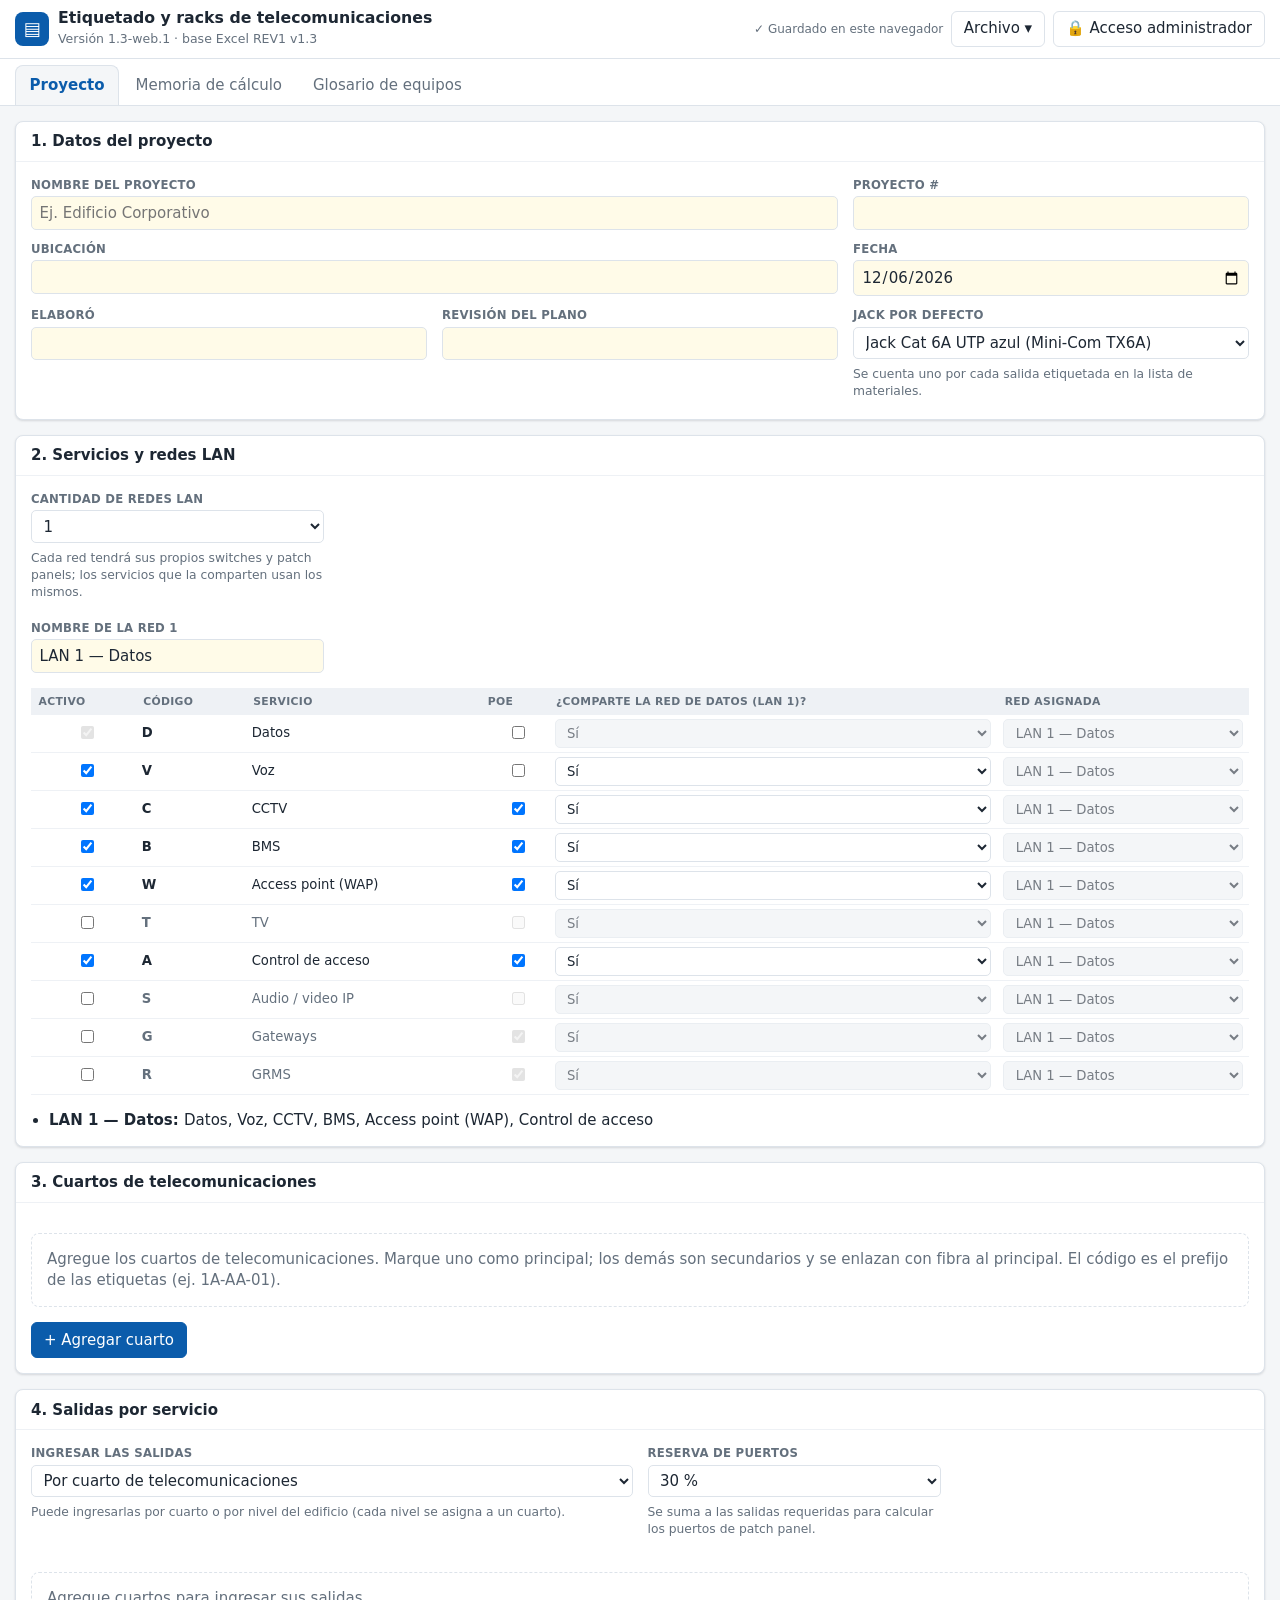
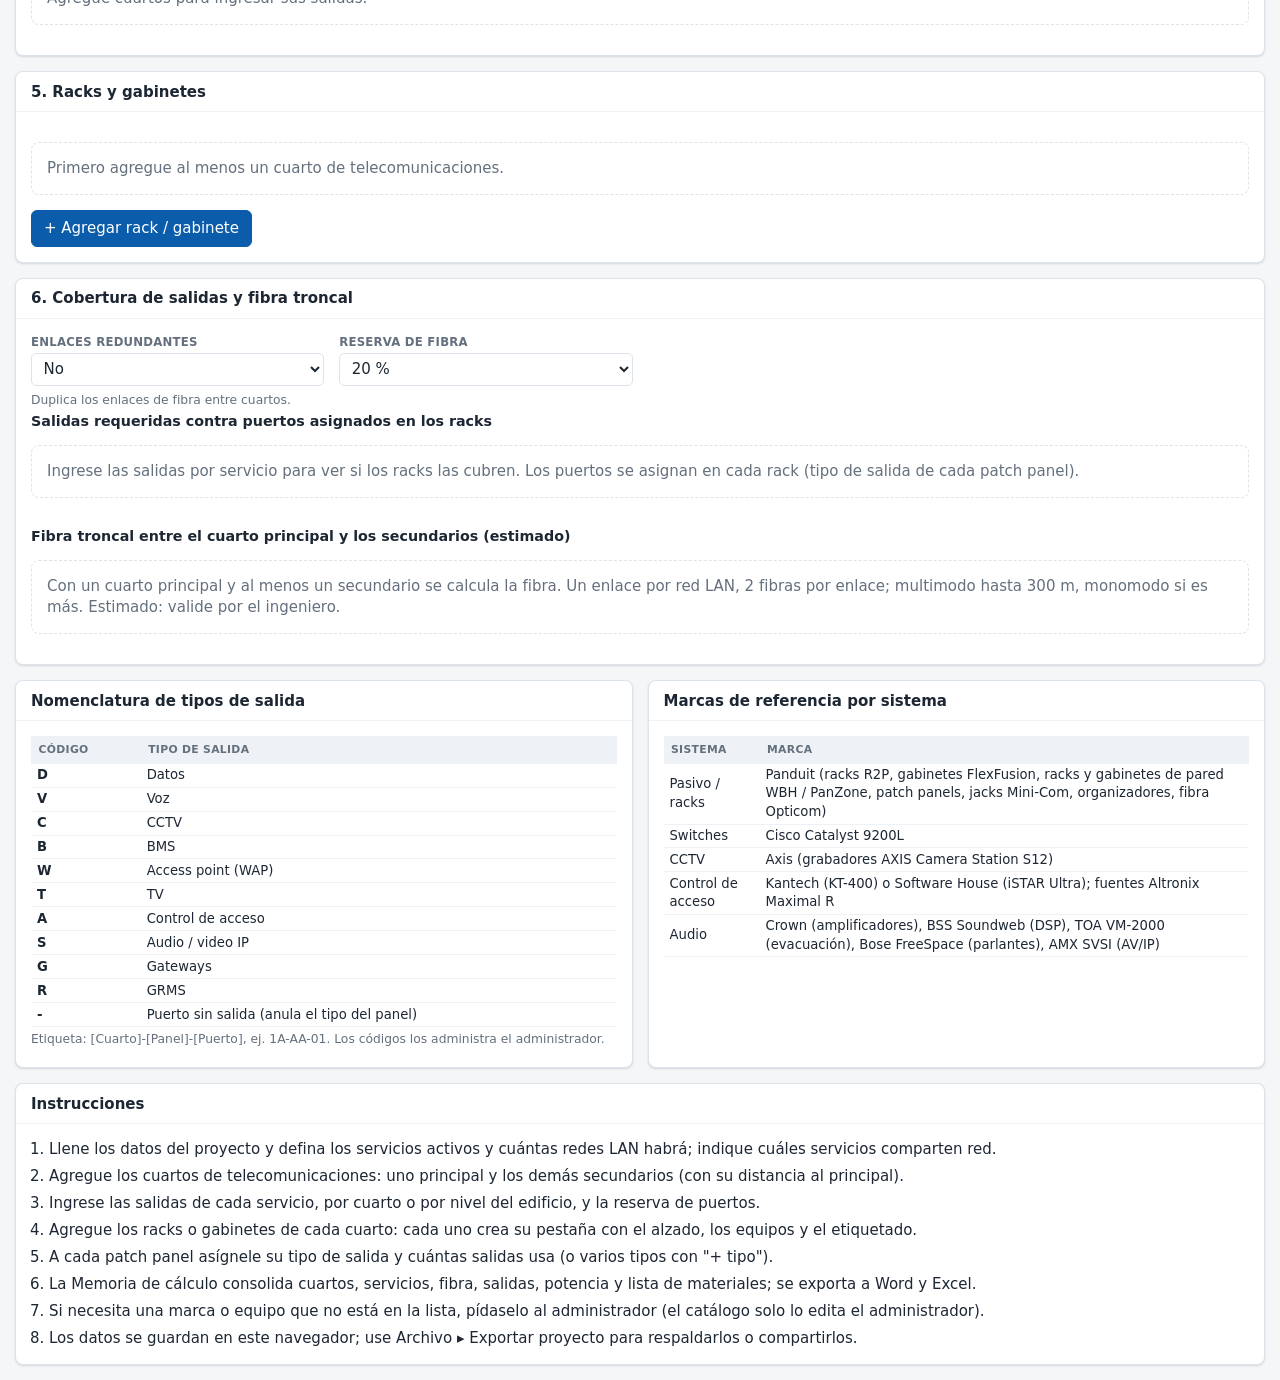
==== index.html @ dcba781b "Imágenes de fabricante en el catálogo y glosario (97 piezas, referenciales marcadas) Co-Authored-By:" ====
<!doctype html>
<html lang="es">
<head>
  <meta charset="utf-8">
  <meta name="viewport" content="width=device-width, initial-scale=1">
  <title>Etiquetado y racks de telecomunicaciones</title>
  <meta name="description" content="Herramienta para etiquetado de salidas, elevación de racks, tramos de canalización y memoria de cálculo de telecomunicaciones.">
  <link rel="stylesheet" href="css/styles.css?v=20261007f">
</head>
<body>
  <header class="app-head">
    <div class="brand">
      <span class="logo" aria-hidden="true">▤</span>
      <div><h1>Etiquetado y racks de telecomunicaciones</h1><small id="ver"></small></div>
    </div>
    <div id="actions" class="actions"></div>
  </header>
  <nav id="tabs" class="tabs no-print" role="tablist" aria-label="Secciones"></nav>
  <main id="view" class="view"></main>
  <div id="modal-root"></div>
  <div id="toast-root" aria-live="polite"></div>

  <noscript><p style="padding:2rem">Esta herramienta necesita JavaScript.</p></noscript>

  <!-- Orden importa: datos → utilidades → lógica → interfaz -->
  <script src="js/data/seed.js?v=20261007f"></script>
  <script src="js/config.js?v=20261007f"></script>
  <script src="js/util.js?v=20261007f"></script>
  <script src="js/calc.js?v=20261007f"></script>
  <script src="js/store.js?v=20261007f"></script>
  <script src="js/auth.js?v=20261007f"></script>
  <script src="js/ui.js?v=20261007f"></script>
  <script src="js/ui-project.js?v=20261007f"></script>
  <script src="js/ui-room.js?v=20261007f"></script>
  <script src="js/export-word.js?v=20261007f"></script>
  <script src="js/export-excel.js?v=20261007f"></script>
  <script src="js/ui-memoria.js?v=20261007f"></script>
  <script src="js/ui-glosario.js?v=20261007f"></script>
  <script src="js/ui-admin.js?v=20261007f"></script>
  <script src="js/app.js?v=20261007f"></script>
  <script>document.getElementById('ver').textContent = 'Versión ' + window.CONFIG.APP_VERSION + ' · base Excel REV1 v1.3';</script>
</body>
</html>
---- css/styles.css ----
:root {
  --bg: #f4f6f8; --surface: #fff; --ink: #1d2733; --muted: #64707d; --line: #dde3ea; --line-2: #eef1f5;
  --brand: #0b5cab; --brand-ink: #fff; --brand-soft: #e6f0fa; --accent: #00a36c;
  --ok: #1b7f4b; --ok-bg: #e5f5ec; --bad: #b42318; --bad-bg: #fdecea; --warn: #8a5a00; --warn-bg: #fff4d6;
  --input: #fffbe8; --shadow: 0 1px 2px rgba(16,24,40,.06), 0 1px 3px rgba(16,24,40,.08);
  --radius: 8px; --rU: 20px;
}
@media (prefers-color-scheme: dark) {
  :root:not([data-theme="light"]) {
    --bg: #12171d; --surface: #1a2129; --ink: #e6ebf0; --muted: #9aa7b4; --line: #2c3641; --line-2: #232c36;
    --brand: #5aa7ee; --brand-ink: #0a1a2a; --brand-soft: #1b2b3d; --ok: #5fd096; --ok-bg: #17301f; --bad: #ff8a80; --bad-bg: #3a1c1a; --warn: #f3c969; --warn-bg: #33290f;
    --input: #232b22; --shadow: none;
  }
}
* { box-sizing: border-box; }
html { font-size: 15px; }
body { margin: 0; background: var(--bg); color: var(--ink); font-family: system-ui, -apple-system, "Segoe UI", Roboto, Arial, sans-serif; line-height: 1.4; }
h1, h2, h3, h4 { margin: 0; line-height: 1.2; }
h2 { font-size: 1.35rem; } h3 { font-size: 1rem; } h4 { font-size: .95rem; }
.muted { color: var(--muted); } .strong { font-weight: 600; } .grow { flex: 1; }
.hint { color: var(--muted); font-size: .82rem; margin: .25rem 0; display: block; }
.err { color: var(--bad); }
.empty { color: var(--muted); padding: 1rem; background: var(--surface); border: 1px dashed var(--line); border-radius: var(--radius); }

/* ---------- Encabezado y pestañas ---------- */
.app-head { display: flex; align-items: center; justify-content: space-between; gap: 1rem; padding: .6rem 1rem; background: var(--surface); border-bottom: 1px solid var(--line); flex-wrap: wrap; }
.brand { display: flex; align-items: center; gap: .6rem; }
.brand h1 { font-size: 1.05rem; } .brand small { color: var(--muted); }
.logo { display: grid; place-items: center; width: 34px; height: 34px; border-radius: 8px; background: var(--brand); color: var(--brand-ink); font-size: 1.2rem; }
.actions { display: flex; align-items: center; gap: .5rem; flex-wrap: wrap; }
.save-status { font-size: .8rem; color: var(--muted); } .save-status.error { color: var(--bad); }
.tabs { display: flex; gap: 2px; padding: .5rem 1rem 0; background: var(--surface); border-bottom: 1px solid var(--line); overflow-x: auto; position: sticky; top: 0; z-index: 20; }
.tab { padding: .55rem .9rem; border: 1px solid transparent; border-bottom: 0; border-radius: var(--radius) var(--radius) 0 0; color: var(--muted); text-decoration: none; white-space: nowrap; font-weight: 500; }
.tab:hover { background: var(--line-2); color: var(--ink); }
.tab.active { background: var(--bg); border-color: var(--line); color: var(--brand); font-weight: 650; box-shadow: 0 2px 0 var(--bg); margin-bottom: -1px; }
.tab.level::before { content: "▤ "; opacity: .55; }
.tab.admin { margin-left: auto; color: var(--warn); }
.view { padding: 1rem; max-width: 1500px; margin: 0 auto; }

/* ---------- Botones y formularios ---------- */
.btn, summary.btn { appearance: none; display: inline-flex; align-items: center; gap: .35rem; padding: .45rem .8rem; border-radius: 6px; border: 1px solid var(--line); background: var(--surface); color: var(--ink); font: inherit; cursor: pointer; list-style: none; }
.btn:hover { background: var(--line-2); } .btn:focus-visible, .icon-btn:focus-visible, a.tab:focus-visible { outline: 2px solid var(--brand); outline-offset: 1px; }
.btn.primary { background: var(--brand); border-color: var(--brand); color: var(--brand-ink); } .btn.primary:hover { filter: brightness(1.08); }
.btn.danger { color: var(--bad); border-color: var(--bad); } .btn.small { padding: .25rem .6rem; font-size: .85rem; } .btn.ghost { background: transparent; }
.btn.admin-on { background: var(--warn-bg); color: var(--warn); border-color: var(--warn); }
summary::-webkit-details-marker { display: none; }
.icon-btn { appearance: none; border: 1px solid transparent; background: transparent; color: var(--muted); cursor: pointer; border-radius: 4px; width: 26px; height: 26px; font-size: .8rem; padding: 0; }
.icon-btn:hover { background: var(--line-2); color: var(--ink); } .icon-btn.danger:hover { background: var(--bad-bg); color: var(--bad); }
input, select, textarea { font: inherit; color: var(--ink); background: var(--surface); border: 1px solid var(--line); border-radius: 5px; padding: .35rem .5rem; width: 100%; min-width: 0; }
input:not([type=checkbox]):not([type=color]):not([type=file]), textarea { background: var(--input); }
select { background: var(--surface); }
input:focus, select:focus, textarea:focus { outline: 2px solid var(--brand); outline-offset: -1px; border-color: transparent; }
input:disabled, select:disabled { background: var(--line-2); opacity: .6; cursor: not-allowed; }
input[type=color] { padding: 0; height: 28px; width: 44px; }
.field { display: flex; flex-direction: column; gap: .2rem; min-width: 0; }
.field-l { font-size: .78rem; color: var(--muted); font-weight: 600; text-transform: uppercase; letter-spacing: .02em; }
.w-code { width: 6.5rem; } .w-num { width: 5rem; text-align: right; } .w-tipo { width: 6.2rem; }
.toolbar { display: flex; gap: .5rem; align-items: center; flex-wrap: wrap; margin-top: .75rem; }
.toolbar select, .toolbar input[type=search] { width: auto; min-width: 12rem; } .toolbar input[type=number] { width: 4.5rem; }

/* ---------- Layout ---------- */
.stack { display: flex; flex-direction: column; gap: 1rem; }
.grid { display: grid; gap: .75rem 1rem; } .cols-2 { grid-template-columns: repeat(2, minmax(0, 1fr)); } .cols-3 { grid-template-columns: repeat(3, minmax(0, 1fr)); } .cols-4 { grid-template-columns: repeat(4, minmax(0, 1fr)); }
.span-2 { grid-column: span 2; } .span-3 { grid-column: span 3; }
.card { background: var(--surface); border: 1px solid var(--line); border-radius: var(--radius); box-shadow: var(--shadow); min-width: 0; }
.card-h { display: flex; align-items: center; justify-content: space-between; padding: .7rem 1rem; border-bottom: 1px solid var(--line-2); }
.card-b { padding: 1rem; }
.rack-layout { display: grid; grid-template-columns: minmax(0, 1fr) 360px; gap: 1rem; align-items: start; }
.sticky { position: sticky; top: 52px; }
.room-head, .memo-head { display: flex; align-items: flex-start; justify-content: space-between; gap: 1rem; flex-wrap: wrap; }
.code { color: var(--brand); }
.kpis { display: flex; gap: .5rem; flex-wrap: wrap; }
.kpi { background: var(--surface); border: 1px solid var(--line); border-radius: var(--radius); padding: .35rem .7rem; min-width: 7rem; }
.kpi span { display: block; font-size: .7rem; color: var(--muted); text-transform: uppercase; letter-spacing: .03em; } .kpi b { font-size: 1.05rem; }
.kpi.bad { background: var(--bad-bg); border-color: var(--bad); } .kpi.bad b { color: var(--bad); }
.subtabs { display: flex; gap: .25rem; border-bottom: 1px solid var(--line); }
.subtabs button { appearance: none; background: none; border: 0; border-bottom: 3px solid transparent; padding: .55rem .9rem; font: inherit; color: var(--muted); cursor: pointer; }
.subtabs button[aria-selected=true] { color: var(--brand); border-bottom-color: var(--brand); font-weight: 650; }
.status { margin: .6rem 0 0; padding: .45rem .7rem; border-radius: 6px; font-weight: 600; } .status.ok { background: var(--ok-bg); color: var(--ok); } .status.bad { background: var(--bad-bg); color: var(--bad); }
.steps { margin: 0; padding-left: 1.2rem; display: flex; flex-direction: column; gap: .4rem; }
.memo-head dl { display: grid; grid-template-columns: auto 1fr auto 1fr; gap: .15rem 1rem; margin: 0; } .memo-head dt { color: var(--muted); font-size: .8rem; } .memo-head dd { margin: 0; font-weight: 600; }

/* ---------- Tablas ---------- */
.table-wrap { overflow-x: auto; } .table-wrap.tall { max-height: 62vh; overflow: auto; }
.tbl { border-collapse: collapse; width: 100%; font-size: .88rem; }
.tbl th { text-align: left; font-size: .72rem; text-transform: uppercase; letter-spacing: .03em; color: var(--muted); background: var(--line-2); padding: .4rem .5rem; position: sticky; top: 0; z-index: 1; white-space: nowrap; }
.tbl td { padding: .25rem .4rem; border-bottom: 1px solid var(--line-2); vertical-align: middle; }
.tbl td.num, .tbl th.num { text-align: right; font-variant-numeric: tabular-nums; }
.tbl.compact td { padding: .15rem .4rem; }
.tbl tr.total td { font-weight: 700; background: var(--line-2); } .tbl tr.grp td { font-weight: 700; background: var(--brand-soft); color: var(--brand); }
.tbl tr.over td { background: var(--bad-bg); } .tbl tr.dim td { color: var(--muted); }
.tbl.eq td.c-eq { min-width: 16rem; } .tbl.eq select { min-width: 14rem; }
.tbl.eq td input.w-num { width: 4.2rem; }
.row-actions { white-space: nowrap; text-align: right; }
.port-grid { display: grid; grid-template-columns: repeat(auto-fill, minmax(330px, 1fr)); gap: 1rem; }
.tbl.ports select { padding: .1rem .25rem; font-size: .82rem; } .tbl.ports select.adj { background: var(--warn-bg); border-color: var(--warn); }
.tbl.ports tr.noout td { color: var(--muted); }

/* ---------- Vista del rack ---------- */
.elev { --ru: 20px; display: grid; grid-template-columns: 30px 28px minmax(0, 1fr) 28px 30px; font-size: .72rem; }
.elev-n { display: flex; align-items: center; justify-content: center; color: var(--muted); border-bottom: 1px solid var(--line-2); font-variant-numeric: tabular-nums; }
.elev-nums:last-child .elev-n { }
.elev-rack { border: 2px solid #3b4652; border-radius: 3px; background: repeating-linear-gradient(var(--surface), var(--surface) calc(var(--ru) - 1px), var(--line-2) var(--ru)); }
.elev-b { border-bottom: 1px solid rgba(0,0,0,.25); display: flex; align-items: center; padding: 0 .4rem; overflow: hidden; color: #111; }
.elev-b span { white-space: nowrap; overflow: hidden; text-overflow: ellipsis; }
.elev-b.libre { background: #fff !important; border-bottom: 1px dashed #aaa; color: #888; } .elev-b.empty { background: transparent; border-bottom: 1px solid var(--line-2); }
.elev-b.ups, .elev-b.equipo[style*="2F75B5"] { color: #111; }
.elev-org { background: transparent; } .elev-org.on { background: #8EA9DB; border-left: 1px solid #3b4652; border-right: 1px solid #3b4652; writing-mode: vertical-rl; text-align: center; display: flex; align-items: center; justify-content: center; color: #12233f; font-size: .66rem; font-weight: 600; letter-spacing: .02em; overflow: hidden; }
.legend { display: flex; flex-wrap: wrap; gap: .3rem .8rem; margin-top: .75rem; font-size: .75rem; color: var(--muted); } .legend i { display: inline-block; width: 11px; height: 11px; border: 1px solid rgba(0,0,0,.3); margin-right: .25rem; vertical-align: -1px; }

/* ---------- Modal y avisos ---------- */
.modal-back { position: fixed; inset: 0; background: rgba(10,18,28,.5); display: grid; place-items: center; z-index: 100; padding: 1rem; }
.modal { background: var(--surface); border-radius: 10px; width: min(520px, 100%); max-height: 92vh; display: flex; flex-direction: column; box-shadow: 0 20px 50px rgba(0,0,0,.35); } .modal.wide { width: min(820px, 100%); }
.modal-h, .modal-f { display: flex; align-items: center; justify-content: space-between; padding: .8rem 1rem; gap: .5rem; } .modal-h { border-bottom: 1px solid var(--line); } .modal-f { border-top: 1px solid var(--line); justify-content: flex-end; }
.modal-b { padding: 1rem; overflow: auto; }
#toast-root { position: fixed; bottom: 1rem; right: 1rem; display: flex; flex-direction: column; gap: .5rem; z-index: 200; }
.toast { background: #1d2733; color: #fff; padding: .6rem .9rem; border-radius: 6px; box-shadow: var(--shadow); transition: opacity .4s; } .toast.warn { background: #8a5a00; } .toast.out { opacity: 0; }
.menu { position: relative; } .menu-list { position: absolute; right: 0; top: calc(100% + 4px); background: var(--surface); border: 1px solid var(--line); border-radius: 8px; box-shadow: 0 8px 24px rgba(0,0,0,.18); min-width: 15rem; z-index: 50; display: flex; flex-direction: column; padding: .25rem; }
.menu-list button { text-align: left; appearance: none; background: none; border: 0; padding: .5rem .7rem; border-radius: 5px; font: inherit; color: var(--ink); cursor: pointer; } .menu-list button:hover { background: var(--line-2); }

/* ---------- Responsive e impresión ---------- */
/* ---------- imágenes de catálogo y glosario ---------- */
.thumb { object-fit: contain; background: #fff; border: 1px solid var(--line); border-radius: 6px; flex: none; }
.thumb.ph { display: grid; place-items: center; font-size: .6rem; font-weight: 700; color: rgba(0,0,0,.55); }
.eq-list { display: flex; flex-direction: column; gap: .35rem; }
.eq-li { display: flex; gap: .6rem; align-items: center; padding: .3rem; border: 1px solid var(--line-2); border-radius: 8px; break-inside: avoid; }
.eq-t { flex: 1; min-width: 0; font-size: .82rem; } .eq-t .muted { font-size: .74rem; } .qty { font-weight: 700; font-size: 1rem; color: var(--brand); padding-right: .3rem; }
.elev-pair { display: grid; grid-template-columns: minmax(250px, 300px) minmax(0, 1fr); gap: .8rem; align-items: start; }
.img-pick { display: grid; grid-template-columns: 150px 1fr; gap: .8rem; align-items: start; } .img-prev { width: 150px; height: 120px; border: 1px dashed var(--line); border-radius: 8px; display: grid; place-items: center; background: #fff; overflow: hidden; } .img-prev img { max-width: 100%; max-height: 100%; object-fit: contain; }
.gl-cat { display: grid; grid-template-columns: minmax(0, 1fr) minmax(220px, 40%); gap: 1rem; } .gl-cat h3 { font-size: 1.15rem; color: var(--brand); margin-bottom: .3rem; } .gl-cat p { margin: .3rem 0; text-align: justify; }
.gl-imgs { display: flex; flex-wrap: wrap; gap: .5rem; align-content: flex-start; justify-content: center; } .gl-imgs img { max-width: 48%; max-height: 150px; object-fit: contain; border-radius: 6px; border: 1px solid var(--line-2); background: #fff; }
.gl-items { display: grid; grid-template-columns: repeat(auto-fill, minmax(280px, 1fr)); gap: .5rem; margin-top: .8rem; }
.gl-it { display: flex; gap: .6rem; padding: .4rem; border: 1px solid var(--line-2); border-radius: 8px; font-size: .82rem; } .gl-it .muted { font-size: .74rem; }
@media (max-width: 1100px) { .rack-layout { grid-template-columns: 1fr; } .sticky { position: static; } .cols-4 { grid-template-columns: repeat(2, minmax(0, 1fr)); } .cols-3 { grid-template-columns: repeat(2, minmax(0, 1fr)); } }
@media (max-width: 640px) { .elev-pair, .gl-cat, .img-pick { grid-template-columns: 1fr; } .cols-2, .cols-3, .cols-4 { grid-template-columns: 1fr; } .span-2, .span-3 { grid-column: auto; } .view { padding: .6rem; } .memo-head dl { grid-template-columns: auto 1fr; } }
@media print {
  @page { size: landscape; margin: 10mm; }
  body { background: #fff; color: #000; font-size: 10pt; }
  .no-print, .app-head .actions, .tabs, .subtabs, #toast-root, .row-actions { display: none !important; }
  .card { box-shadow: none; break-inside: avoid; } .view { padding: 0; max-width: none; }
  .rack-layout { grid-template-columns: 1fr 300px; } .sticky { position: static; }
  input, select { border: none; background: transparent !important; appearance: none; padding: 0; }
  .table-wrap, .table-wrap.tall { overflow: visible; max-height: none; }
  .tbl th { position: static; }
}
.nowrap { white-space: nowrap; } .btn.more { margin-left: .25rem; padding: .15rem .45rem; }

.print-meta, .print-txt { display: none; }
.elev-grid { display: grid; grid-template-columns: repeat(auto-fill, minmax(560px, 1fr)); gap: 1.25rem; }
.elev-item { min-width: 0; break-inside: avoid; } .elev-item h4 { margin-bottom: .1rem; } .elev-item .muted { margin: 0 0 .5rem; font-size: .82rem; }
.elev-grid .elev { --ru: 14px; font-size: .66rem; }
@media print {
  .print-meta { display: block; margin: .2rem 0 0; font-size: 9pt; color: #333; }
  .print-txt { display: inline; }
  td.c-eq select { display: none; }
  .view, .stack, .card, .card-b, .rack-layout > * { min-width: 0; max-width: 100%; }
  .card-b { padding: .4rem .5rem; } .card-h { padding: .3rem .5rem; }
  .tbl { font-size: 7.5pt; table-layout: auto; width: 100%; }
  .tbl th { white-space: normal; padding: .2rem .25rem; } .tbl td { padding: .1rem .25rem; }
  .tbl.eq { table-layout: fixed; width: 100%; } .tbl.eq th:last-child, .tbl.eq td:last-child { display: none; }
  .tbl.eq td, .tbl.eq th { overflow-wrap: anywhere; } .tbl.eq td.c-eq { min-width: 0; }
  .tbl.eq th:nth-child(1) { width: 3%; } .tbl.eq th:nth-child(2) { width: 23%; } .tbl.eq th:nth-child(3) { width: 11%; } .tbl.eq th:nth-child(4) { width: 4%; } .tbl.eq th:nth-child(5) { width: 5.5%; }
  .tbl.eq th:nth-child(6), .tbl.eq th:nth-child(7) { width: 5%; } .tbl.eq th:nth-child(8) { width: 7.5%; } .tbl.eq th:nth-child(9) { width: 7%; } .tbl.eq th:nth-child(10) { width: 6%; } .tbl.eq th:nth-child(11) { width: 6%; } .tbl.eq th:nth-child(12) { width: 17%; }
  .tbl.eq input, .tbl.eq select { width: 100%; max-width: none; min-width: 0; }
  .tbl input, .tbl select { width: auto; max-width: 100%; font-size: 7.5pt; } .w-num, .w-tipo, .w-code { width: auto; text-align: left; }
  .btn.more { display: none; }
  .rack-layout { grid-template-columns: minmax(0, 1fr) 270px; gap: .6rem; }
  .elev, .elev-grid .elev { --ru: 10.5px; font-size: 6.5pt; }
  .elev-host { break-inside: avoid; } .sticky { break-inside: avoid; }
  .grid.cols-4 { grid-template-columns: repeat(4, minmax(0, 1fr)); } .elev-grid { grid-template-columns: 1fr; } .elev-pair { grid-template-columns: 250px minmax(0, 1fr); } .eq-li { padding: .15rem; } .thumb { width: 36px !important; height: 36px !important; } .gl-cat { break-inside: avoid; }
  h2 { font-size: 14pt; } .kpi { padding: .15rem .4rem; min-width: 0; } .kpi b { font-size: 9pt; }
  .card { border-color: #bbb; }
}
.toolbar-inline { display: flex; gap: .4rem; }
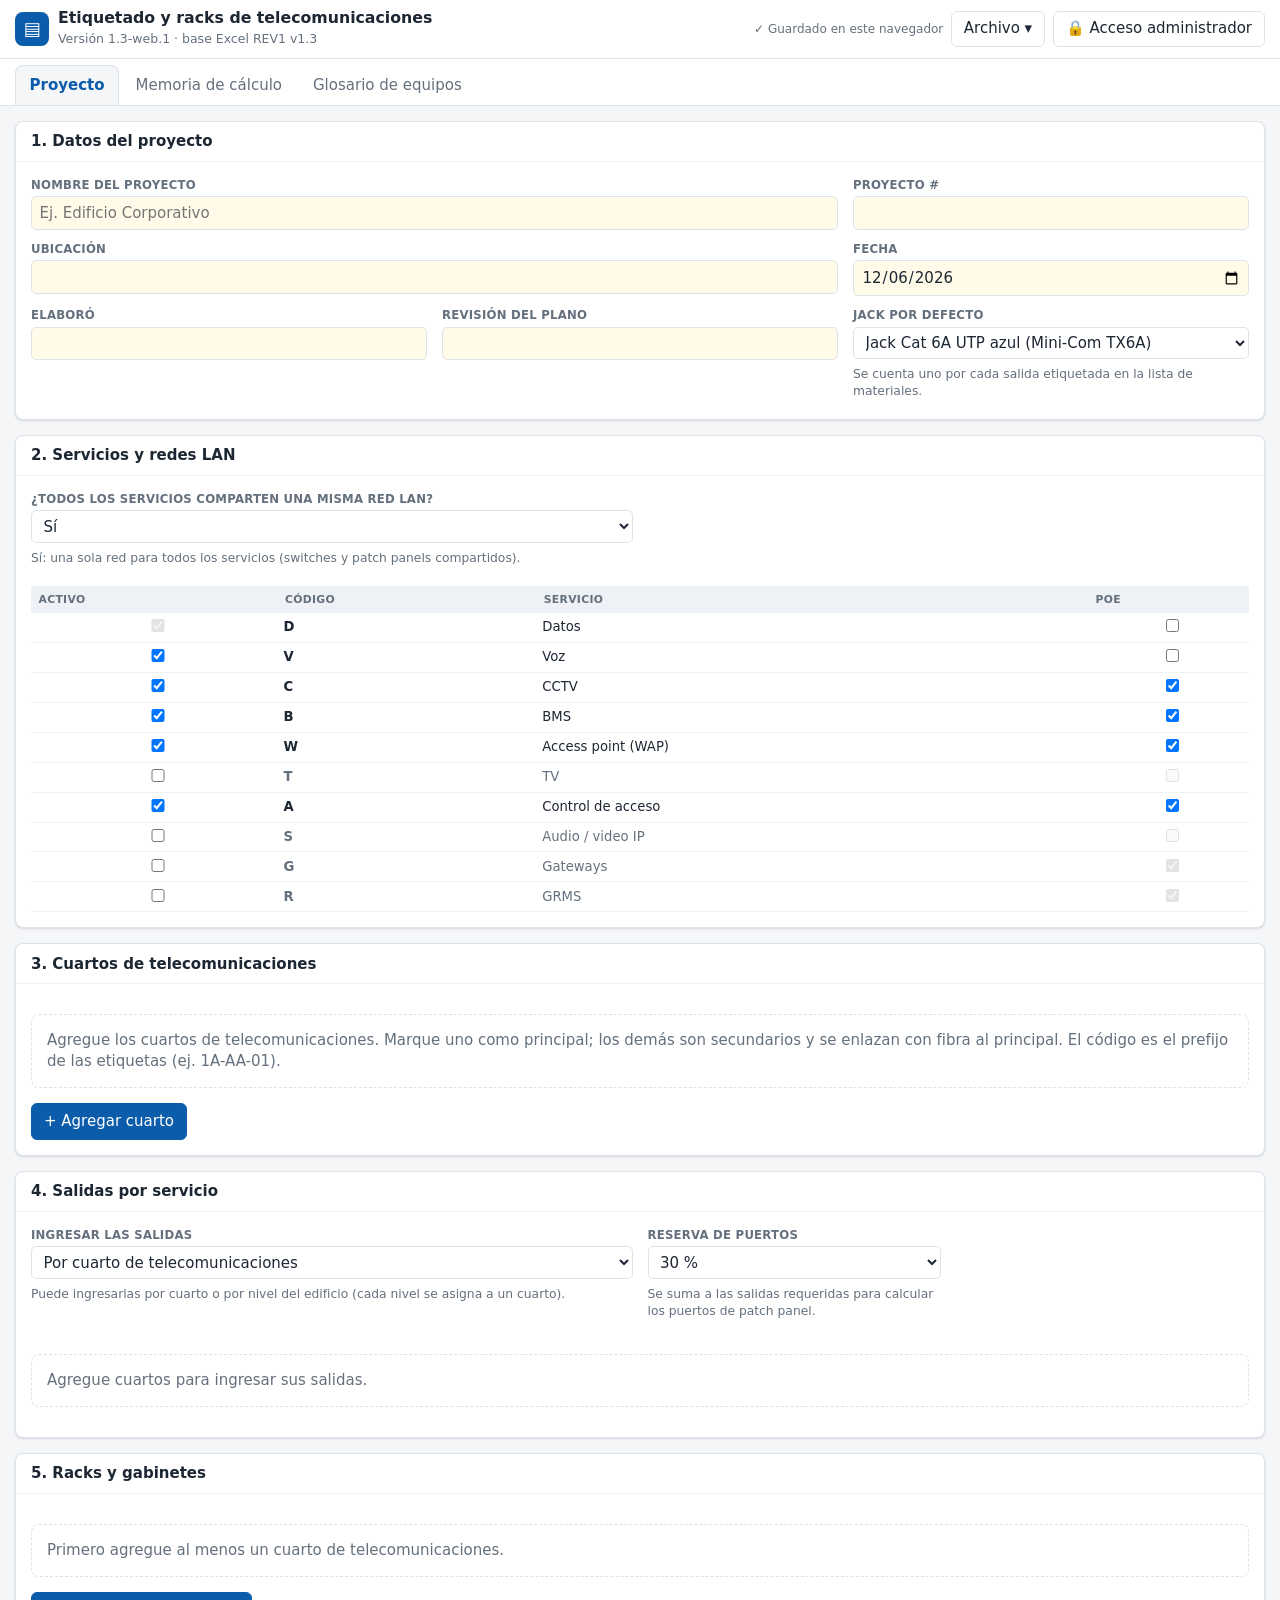
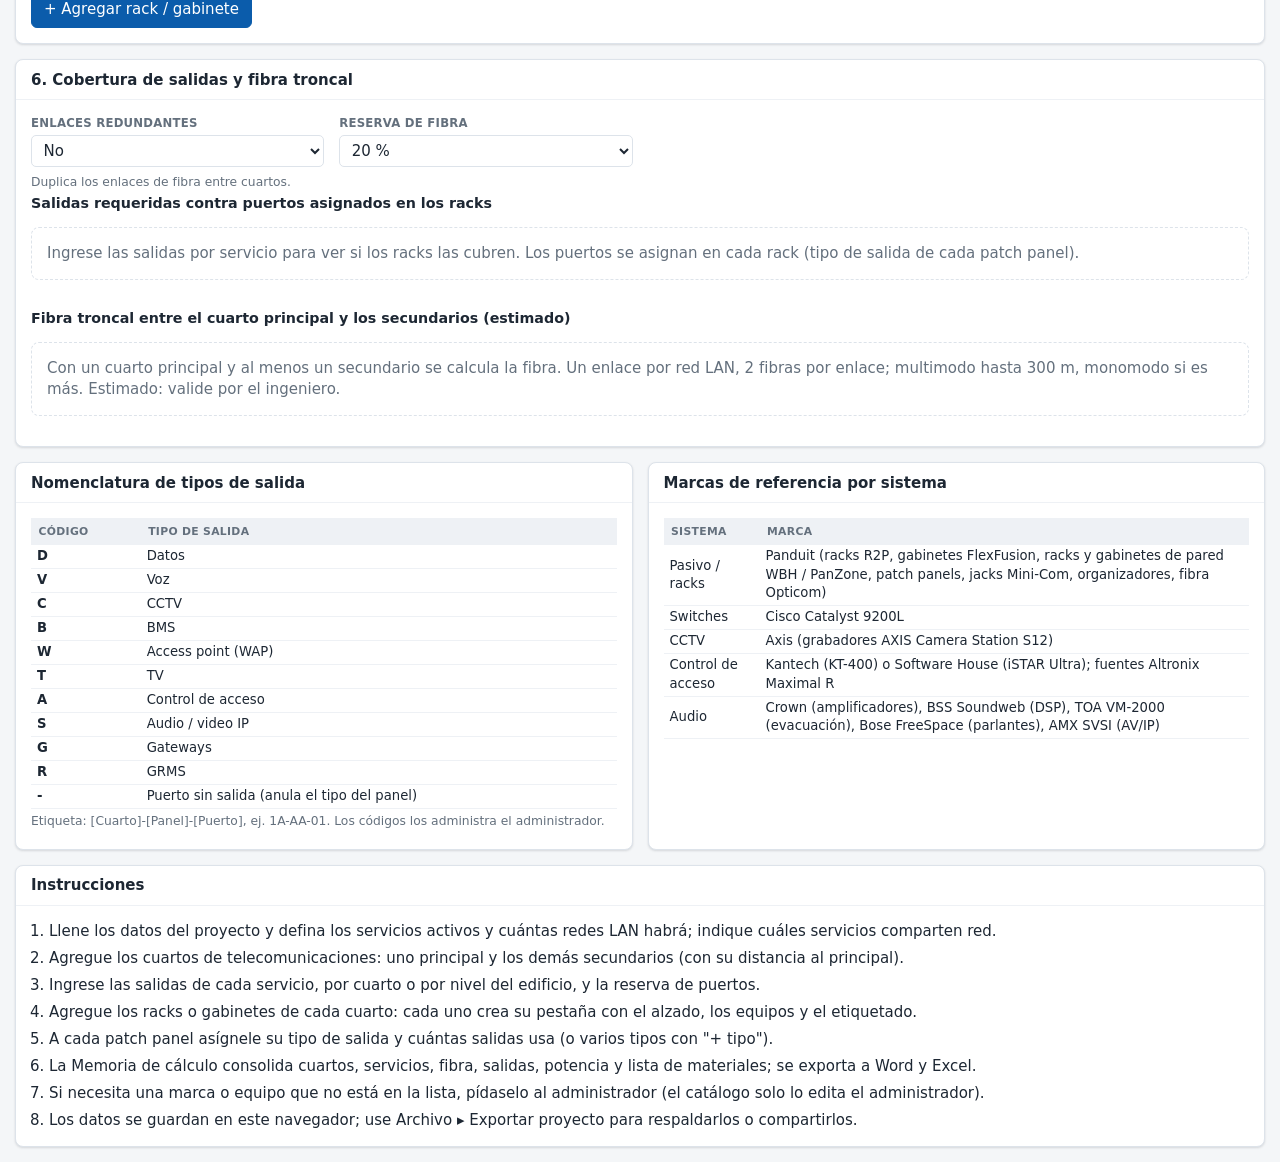
==== commit 1ad697ae: "Una sola pregunta inicial: ¿los servicios comparten una misma red LAN? Co-Authored-By: Claude Sonnet" ====
--- a/index.html
+++ b/index.html
@@ -5,7 +5,7 @@
   <meta name="viewport" content="width=device-width, initial-scale=1">
   <title>Etiquetado y racks de telecomunicaciones</title>
   <meta name="description" content="Herramienta para etiquetado de salidas, elevación de racks, tramos de canalización y memoria de cálculo de telecomunicaciones.">
-  <link rel="stylesheet" href="css/styles.css?v=20261007f">
+  <link rel="stylesheet" href="css/styles.css?v=20261008a">
 </head>
 <body>
   <header class="app-head">
@@ -23,21 +23,22 @@
   <noscript><p style="padding:2rem">Esta herramienta necesita JavaScript.</p></noscript>
 
   <!-- Orden importa: datos → utilidades → lógica → interfaz -->
-  <script src="js/data/seed.js?v=20261007f"></script>
-  <script src="js/config.js?v=20261007f"></script>
-  <script src="js/util.js?v=20261007f"></script>
-  <script src="js/calc.js?v=20261007f"></script>
-  <script src="js/store.js?v=20261007f"></script>
-  <script src="js/auth.js?v=20261007f"></script>
-  <script src="js/ui.js?v=20261007f"></script>
-  <script src="js/ui-project.js?v=20261007f"></script>
-  <script src="js/ui-room.js?v=20261007f"></script>
-  <script src="js/export-word.js?v=20261007f"></script>
-  <script src="js/export-excel.js?v=20261007f"></script>
-  <script src="js/ui-memoria.js?v=20261007f"></script>
-  <script src="js/ui-glosario.js?v=20261007f"></script>
-  <script src="js/ui-admin.js?v=20261007f"></script>
-  <script src="js/app.js?v=20261007f"></script>
+  <script src="js/data/seed.js?v=20261008a"></script>
+  <script src="js/config.js?v=20261008a"></script>
+  <script src="js/util.js?v=20261008a"></script>
+  <script src="js/calc.js?v=20261008a"></script>
+  <script src="js/store.js?v=20261008a"></script>
+  <script src="js/auth.js?v=20261008a"></script>
+  <script src="js/ui.js?v=20261008a"></script>
+  <script src="js/ui-project.js?v=20261008a"></script>
+  <script src="js/ui-room.js?v=20261008a"></script>
+  <script src="js/diagrama.js?v=20261008a"></script>
+  <script src="js/export-word.js?v=20261008a"></script>
+  <script src="js/export-excel.js?v=20261008a"></script>
+  <script src="js/ui-memoria.js?v=20261008a"></script>
+  <script src="js/ui-glosario.js?v=20261008a"></script>
+  <script src="js/ui-admin.js?v=20261008a"></script>
+  <script src="js/app.js?v=20261008a"></script>
   <script>document.getElementById('ver').textContent = 'Versión ' + window.CONFIG.APP_VERSION + ' · base Excel REV1 v1.3';</script>
 </body>
 </html>
--- a/css/styles.css
+++ b/css/styles.css
@@ -127,6 +127,7 @@
 .eq-t { flex: 1; min-width: 0; font-size: .82rem; } .eq-t .muted { font-size: .74rem; } .qty { font-weight: 700; font-size: 1rem; color: var(--brand); padding-right: .3rem; }
 .elev-pair { display: grid; grid-template-columns: minmax(250px, 300px) minmax(0, 1fr); gap: .8rem; align-items: start; }
 .img-pick { display: grid; grid-template-columns: 150px 1fr; gap: .8rem; align-items: start; } .img-prev { width: 150px; height: 120px; border: 1px dashed var(--line); border-radius: 8px; display: grid; place-items: center; background: #fff; overflow: hidden; } .img-prev img { max-width: 100%; max-height: 100%; object-fit: contain; }
+.diag { overflow-x: auto; } .diag svg { max-width: 100%; height: auto; display: block; margin: 0 auto; } .card:has(.diag) { break-inside: avoid; }
 .gl-cat { display: grid; grid-template-columns: minmax(0, 1fr) minmax(220px, 40%); gap: 1rem; } .gl-cat h3 { font-size: 1.15rem; color: var(--brand); margin-bottom: .3rem; } .gl-cat p { margin: .3rem 0; text-align: justify; }
 .gl-imgs { display: flex; flex-wrap: wrap; gap: .5rem; align-content: flex-start; justify-content: center; } .gl-imgs img { max-width: 48%; max-height: 150px; object-fit: contain; border-radius: 6px; border: 1px solid var(--line-2); background: #fff; }
 .gl-items { display: grid; grid-template-columns: repeat(auto-fill, minmax(280px, 1fr)); gap: .5rem; margin-top: .8rem; }
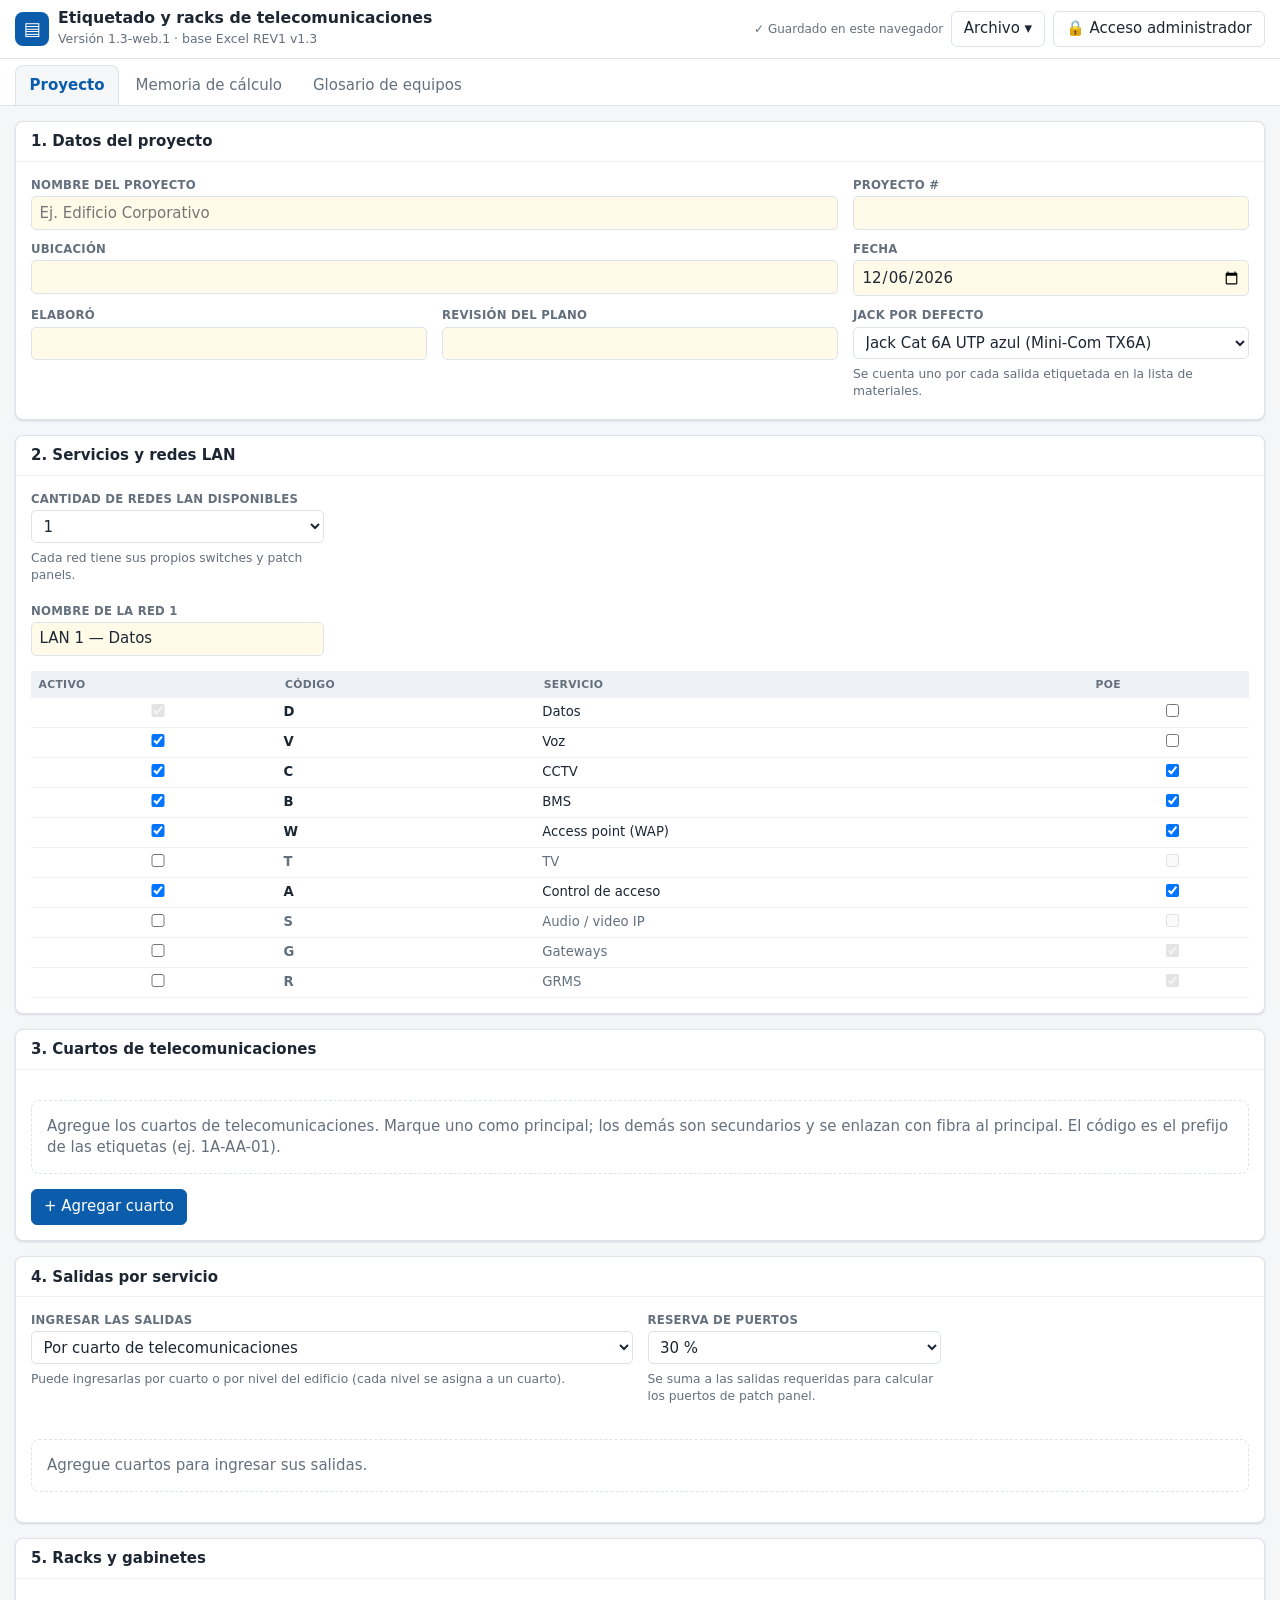
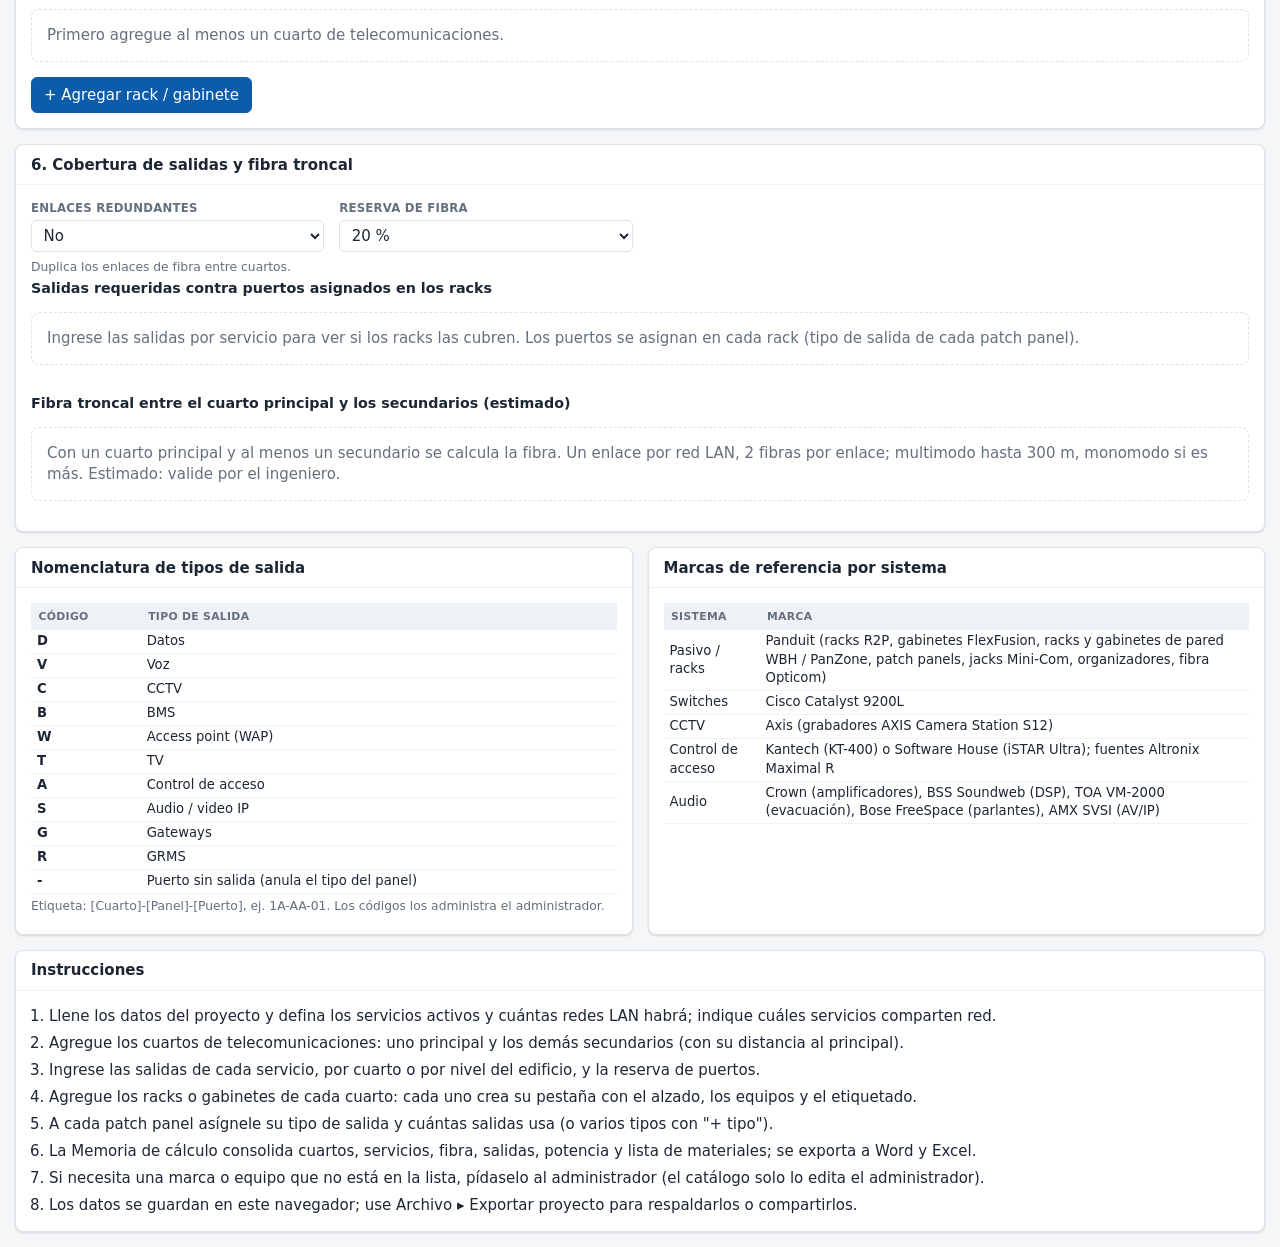
==== commit a6bc9b62: "Cantidad de redes LAN siempre visible; la pregunta de compartir aparece si hay más de una Co-Authore" ====
--- a/index.html
+++ b/index.html
@@ -5,7 +5,7 @@
   <meta name="viewport" content="width=device-width, initial-scale=1">
   <title>Etiquetado y racks de telecomunicaciones</title>
   <meta name="description" content="Herramienta para etiquetado de salidas, elevación de racks, tramos de canalización y memoria de cálculo de telecomunicaciones.">
-  <link rel="stylesheet" href="css/styles.css?v=20261008a">
+  <link rel="stylesheet" href="css/styles.css?v=20261008c">
 </head>
 <body>
   <header class="app-head">
@@ -23,22 +23,22 @@
   <noscript><p style="padding:2rem">Esta herramienta necesita JavaScript.</p></noscript>
 
   <!-- Orden importa: datos → utilidades → lógica → interfaz -->
-  <script src="js/data/seed.js?v=20261008a"></script>
-  <script src="js/config.js?v=20261008a"></script>
-  <script src="js/util.js?v=20261008a"></script>
-  <script src="js/calc.js?v=20261008a"></script>
-  <script src="js/store.js?v=20261008a"></script>
-  <script src="js/auth.js?v=20261008a"></script>
-  <script src="js/ui.js?v=20261008a"></script>
-  <script src="js/ui-project.js?v=20261008a"></script>
-  <script src="js/ui-room.js?v=20261008a"></script>
-  <script src="js/diagrama.js?v=20261008a"></script>
-  <script src="js/export-word.js?v=20261008a"></script>
-  <script src="js/export-excel.js?v=20261008a"></script>
-  <script src="js/ui-memoria.js?v=20261008a"></script>
-  <script src="js/ui-glosario.js?v=20261008a"></script>
-  <script src="js/ui-admin.js?v=20261008a"></script>
-  <script src="js/app.js?v=20261008a"></script>
+  <script src="js/data/seed.js?v=20261008c"></script>
+  <script src="js/config.js?v=20261008c"></script>
+  <script src="js/util.js?v=20261008c"></script>
+  <script src="js/calc.js?v=20261008c"></script>
+  <script src="js/store.js?v=20261008c"></script>
+  <script src="js/auth.js?v=20261008c"></script>
+  <script src="js/ui.js?v=20261008c"></script>
+  <script src="js/ui-project.js?v=20261008c"></script>
+  <script src="js/ui-room.js?v=20261008c"></script>
+  <script src="js/diagrama.js?v=20261008c"></script>
+  <script src="js/export-word.js?v=20261008c"></script>
+  <script src="js/export-excel.js?v=20261008c"></script>
+  <script src="js/ui-memoria.js?v=20261008c"></script>
+  <script src="js/ui-glosario.js?v=20261008c"></script>
+  <script src="js/ui-admin.js?v=20261008c"></script>
+  <script src="js/app.js?v=20261008c"></script>
   <script>document.getElementById('ver').textContent = 'Versión ' + window.CONFIG.APP_VERSION + ' · base Excel REV1 v1.3';</script>
 </body>
 </html>
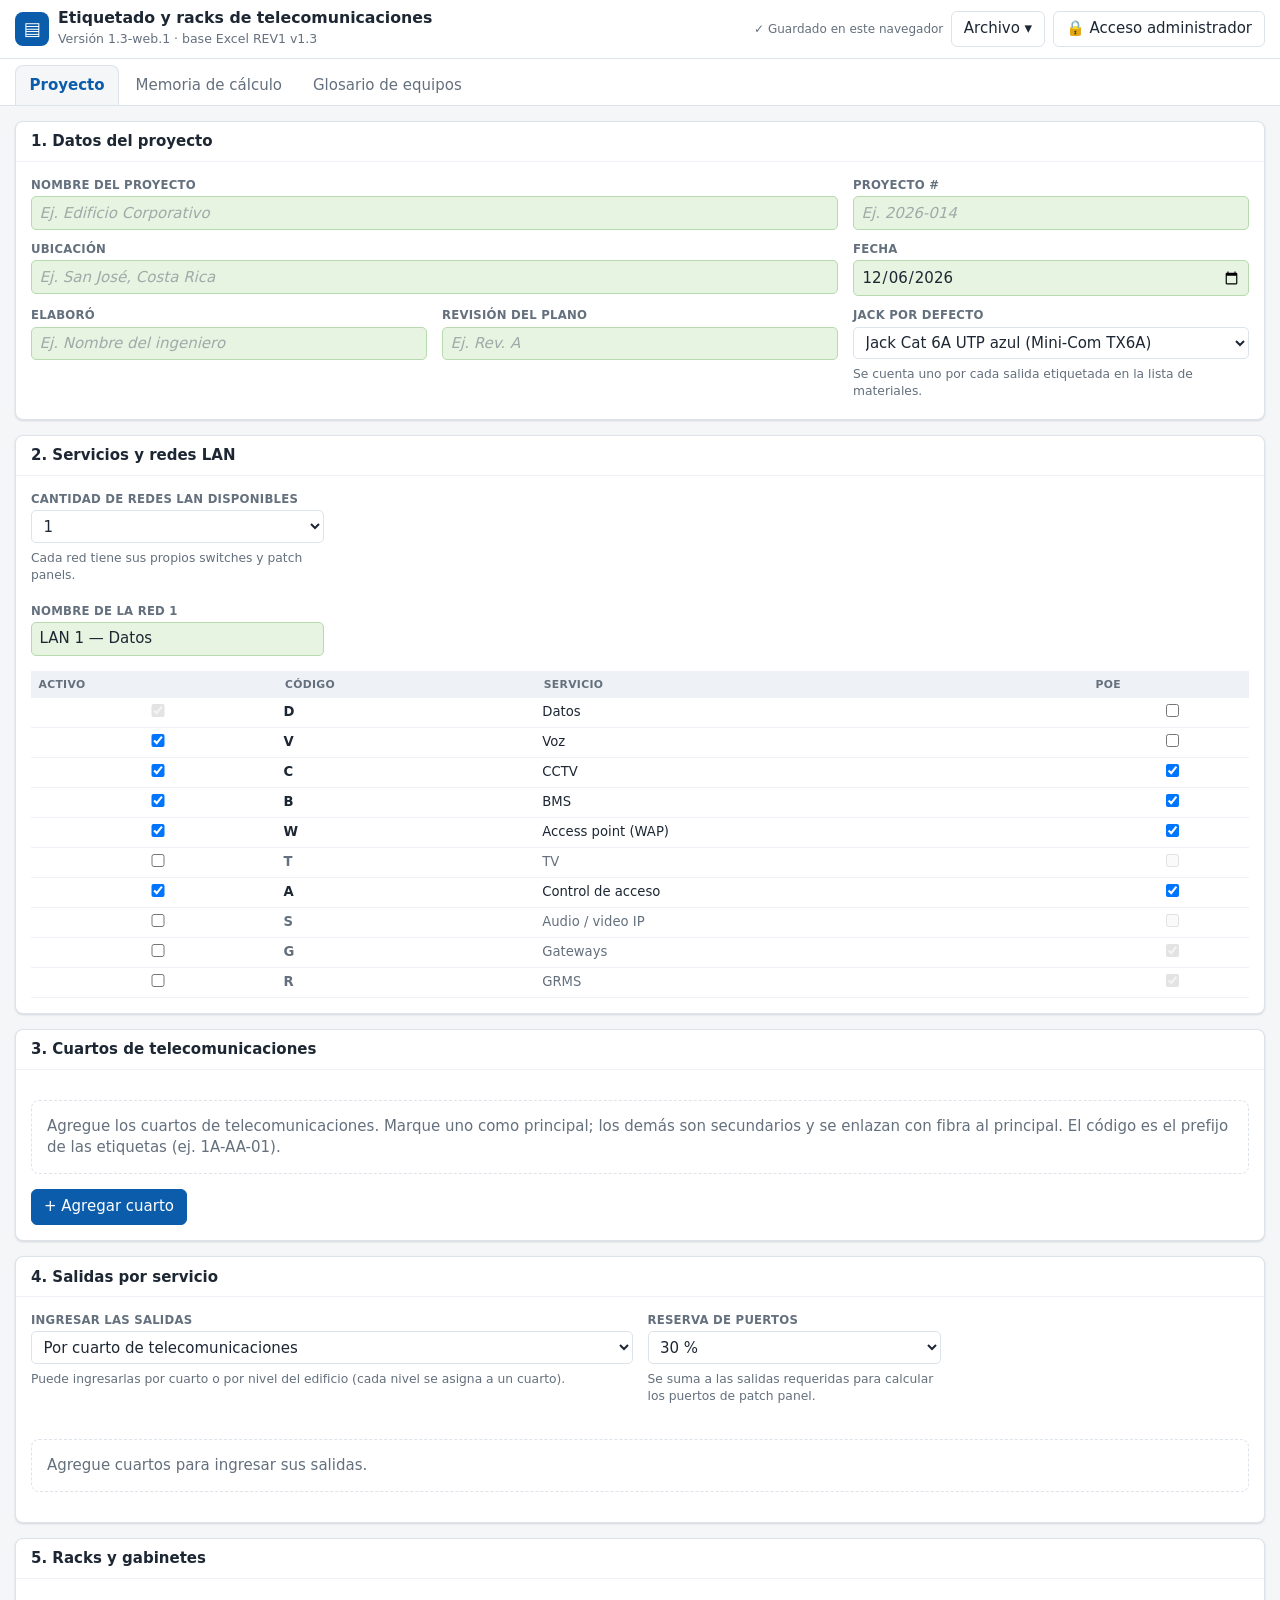
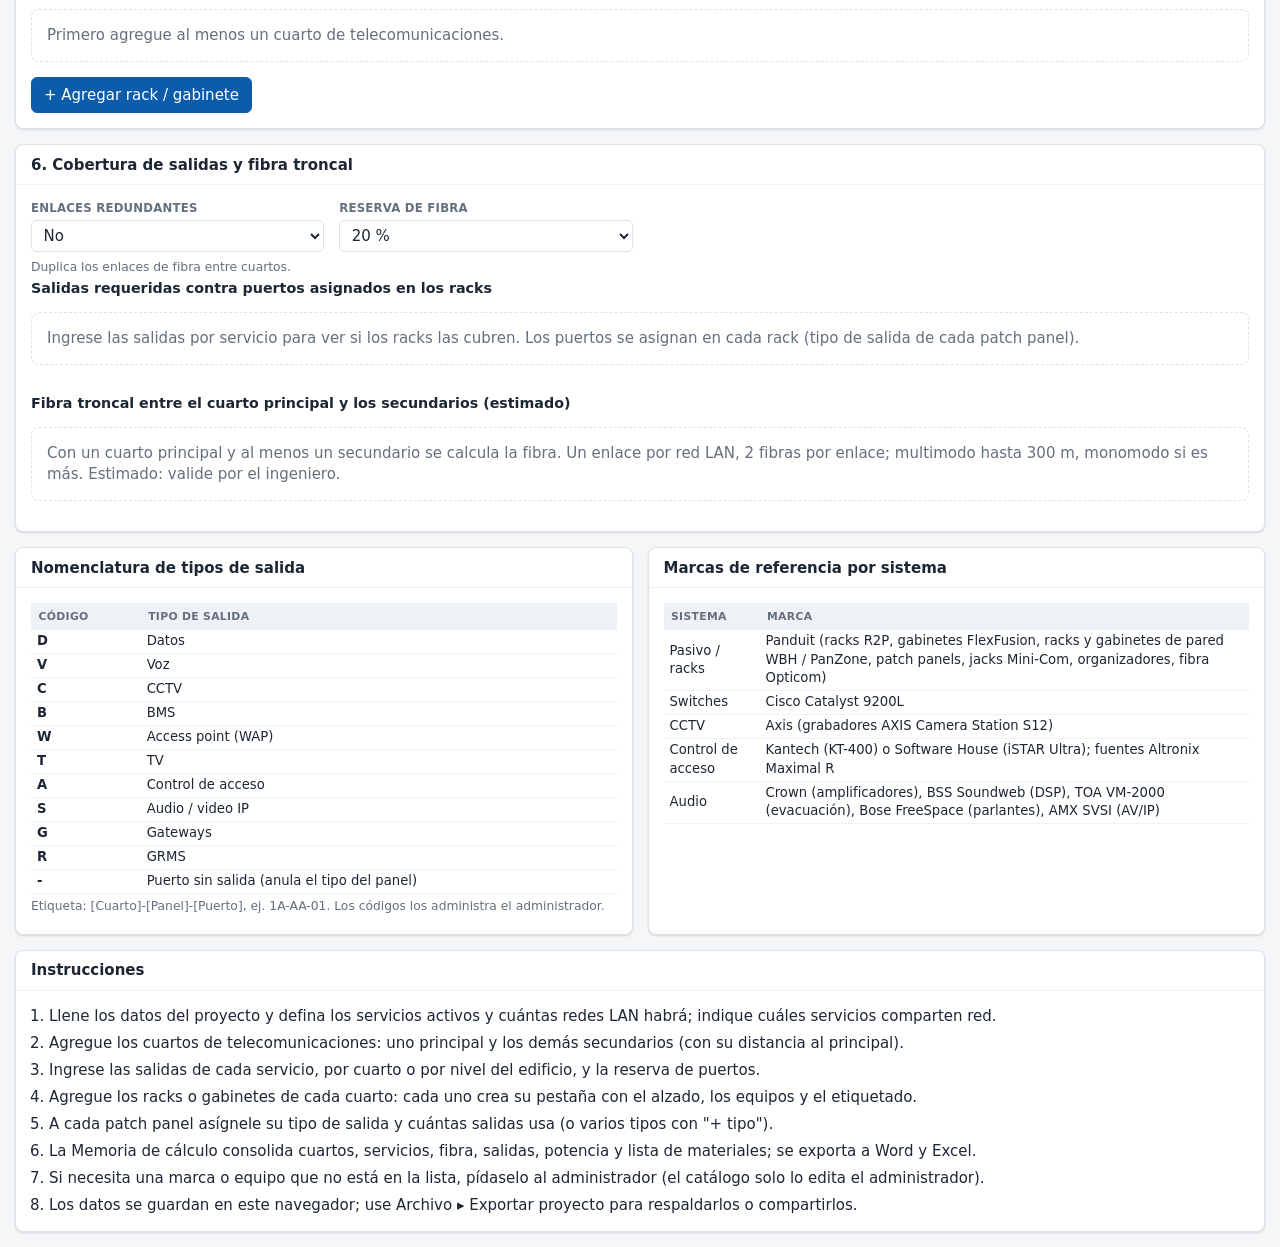
==== commit 30910510: "Campos a llenar en verde claro, vacíos con ejemplo tenue; Excel REV2 con celdas de entrada en verde " ====
--- a/index.html
+++ b/index.html
@@ -5,7 +5,7 @@
   <meta name="viewport" content="width=device-width, initial-scale=1">
   <title>Etiquetado y racks de telecomunicaciones</title>
   <meta name="description" content="Herramienta para etiquetado de salidas, elevación de racks, tramos de canalización y memoria de cálculo de telecomunicaciones.">
-  <link rel="stylesheet" href="css/styles.css?v=20261008c">
+  <link rel="stylesheet" href="css/styles.css?v=20261008d">
 </head>
 <body>
   <header class="app-head">
@@ -23,22 +23,22 @@
   <noscript><p style="padding:2rem">Esta herramienta necesita JavaScript.</p></noscript>
 
   <!-- Orden importa: datos → utilidades → lógica → interfaz -->
-  <script src="js/data/seed.js?v=20261008c"></script>
-  <script src="js/config.js?v=20261008c"></script>
-  <script src="js/util.js?v=20261008c"></script>
-  <script src="js/calc.js?v=20261008c"></script>
-  <script src="js/store.js?v=20261008c"></script>
-  <script src="js/auth.js?v=20261008c"></script>
-  <script src="js/ui.js?v=20261008c"></script>
-  <script src="js/ui-project.js?v=20261008c"></script>
-  <script src="js/ui-room.js?v=20261008c"></script>
-  <script src="js/diagrama.js?v=20261008c"></script>
-  <script src="js/export-word.js?v=20261008c"></script>
-  <script src="js/export-excel.js?v=20261008c"></script>
-  <script src="js/ui-memoria.js?v=20261008c"></script>
-  <script src="js/ui-glosario.js?v=20261008c"></script>
-  <script src="js/ui-admin.js?v=20261008c"></script>
-  <script src="js/app.js?v=20261008c"></script>
+  <script src="js/data/seed.js?v=20261008d"></script>
+  <script src="js/config.js?v=20261008d"></script>
+  <script src="js/util.js?v=20261008d"></script>
+  <script src="js/calc.js?v=20261008d"></script>
+  <script src="js/store.js?v=20261008d"></script>
+  <script src="js/auth.js?v=20261008d"></script>
+  <script src="js/ui.js?v=20261008d"></script>
+  <script src="js/ui-project.js?v=20261008d"></script>
+  <script src="js/ui-room.js?v=20261008d"></script>
+  <script src="js/diagrama.js?v=20261008d"></script>
+  <script src="js/export-word.js?v=20261008d"></script>
+  <script src="js/export-excel.js?v=20261008d"></script>
+  <script src="js/ui-memoria.js?v=20261008d"></script>
+  <script src="js/ui-glosario.js?v=20261008d"></script>
+  <script src="js/ui-admin.js?v=20261008d"></script>
+  <script src="js/app.js?v=20261008d"></script>
   <script>document.getElementById('ver').textContent = 'Versión ' + window.CONFIG.APP_VERSION + ' · base Excel REV1 v1.3';</script>
 </body>
 </html>
--- a/css/styles.css
+++ b/css/styles.css
@@ -2,14 +2,14 @@
   --bg: #f4f6f8; --surface: #fff; --ink: #1d2733; --muted: #64707d; --line: #dde3ea; --line-2: #eef1f5;
   --brand: #0b5cab; --brand-ink: #fff; --brand-soft: #e6f0fa; --accent: #00a36c;
   --ok: #1b7f4b; --ok-bg: #e5f5ec; --bad: #b42318; --bad-bg: #fdecea; --warn: #8a5a00; --warn-bg: #fff4d6;
-  --input: #fffbe8; --shadow: 0 1px 2px rgba(16,24,40,.06), 0 1px 3px rgba(16,24,40,.08);
+  --input: #e6f4e1; --shadow: 0 1px 2px rgba(16,24,40,.06), 0 1px 3px rgba(16,24,40,.08);
   --radius: 8px; --rU: 20px;
 }
 @media (prefers-color-scheme: dark) {
   :root:not([data-theme="light"]) {
     --bg: #12171d; --surface: #1a2129; --ink: #e6ebf0; --muted: #9aa7b4; --line: #2c3641; --line-2: #232c36;
     --brand: #5aa7ee; --brand-ink: #0a1a2a; --brand-soft: #1b2b3d; --ok: #5fd096; --ok-bg: #17301f; --bad: #ff8a80; --bad-bg: #3a1c1a; --warn: #f3c969; --warn-bg: #33290f;
-    --input: #232b22; --shadow: none;
+    --input: #1c3023; --shadow: none;
   }
 }
 * { box-sizing: border-box; }
@@ -173,3 +173,8 @@
   .card { border-color: #bbb; }
 }
 .toolbar-inline { display: flex; gap: .4rem; }
+
+/* Espacios a llenar: verde claro, vacíos y con un ejemplo tenue */
+::placeholder { color: var(--muted); opacity: .55; font-style: italic; }
+input:not([type=checkbox]):not([type=color]):not([type=file]):not(:disabled), textarea { border-color: #b7d9ae; }
+@media (prefers-color-scheme: dark) { :root:not([data-theme="light"]) input:not([type=checkbox]):not([type=color]):not([type=file]):not(:disabled), :root:not([data-theme="light"]) textarea { border-color: #2f5a3a; } }
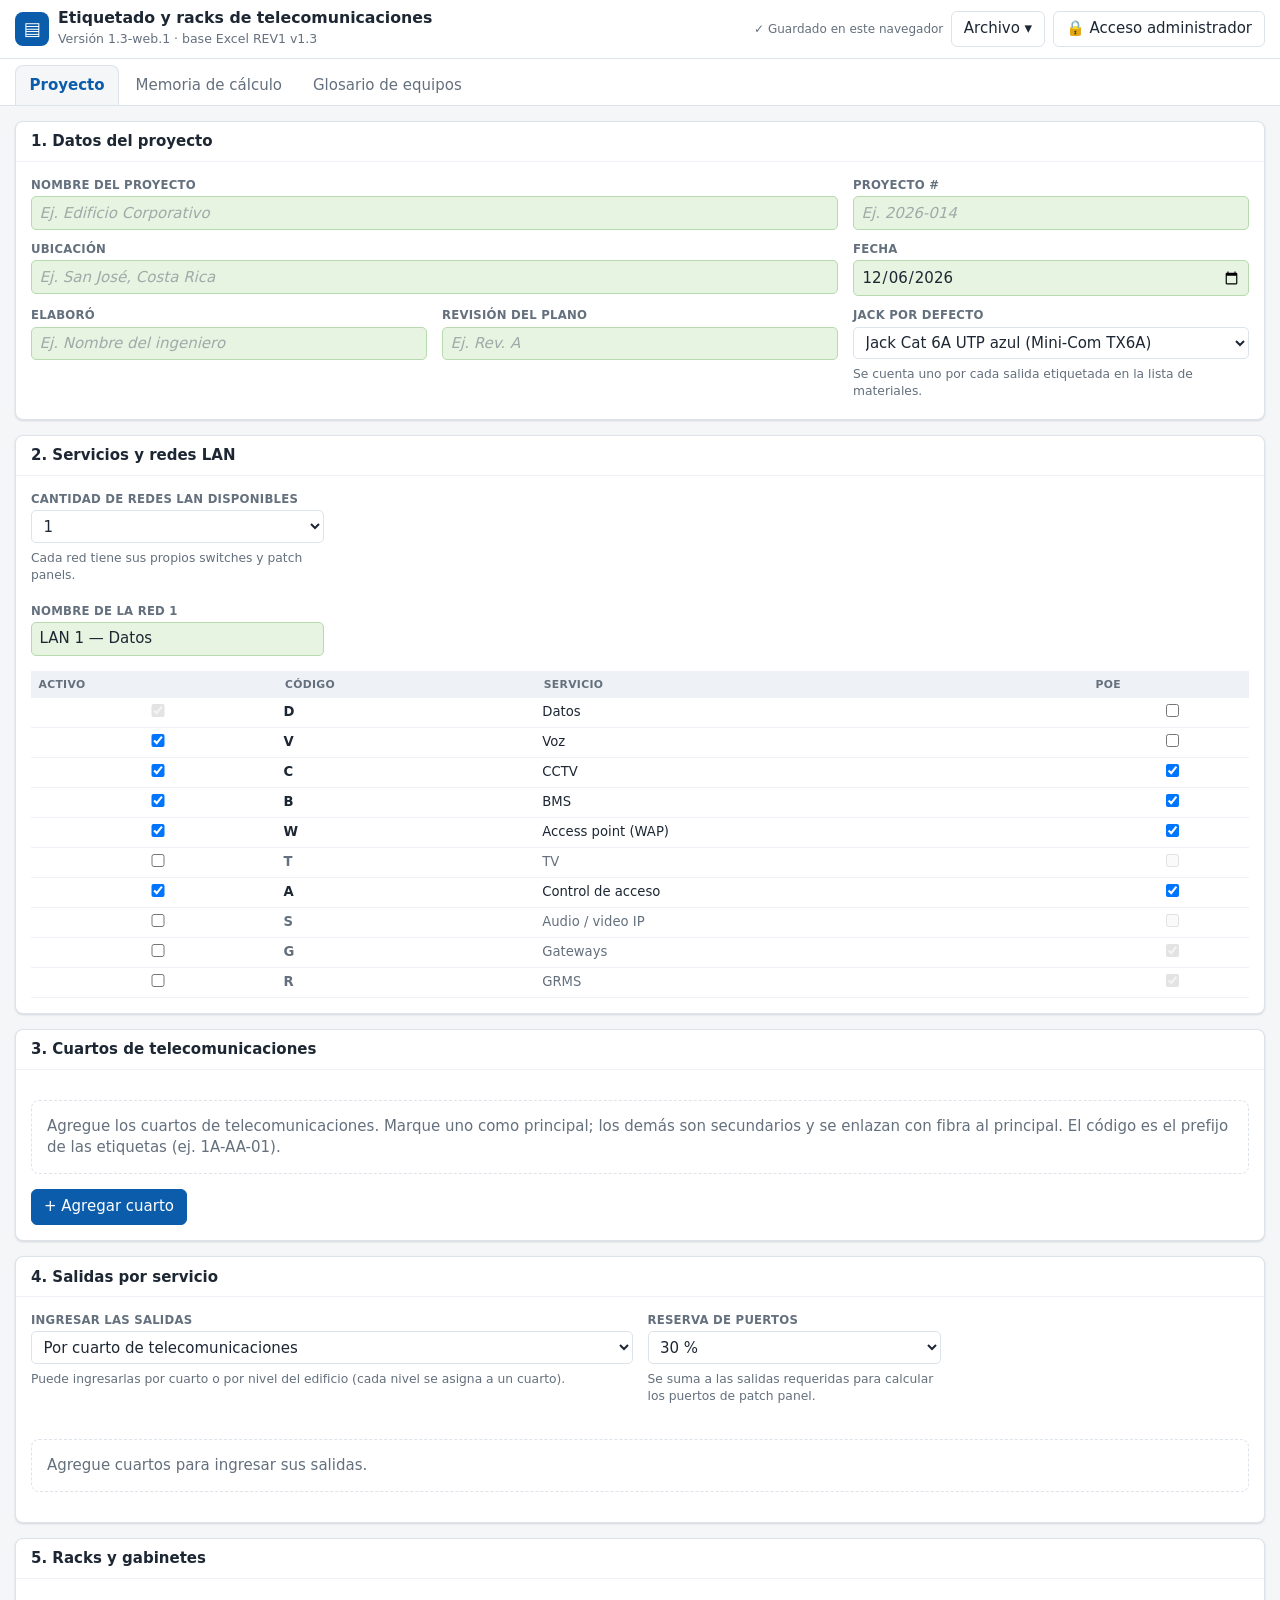
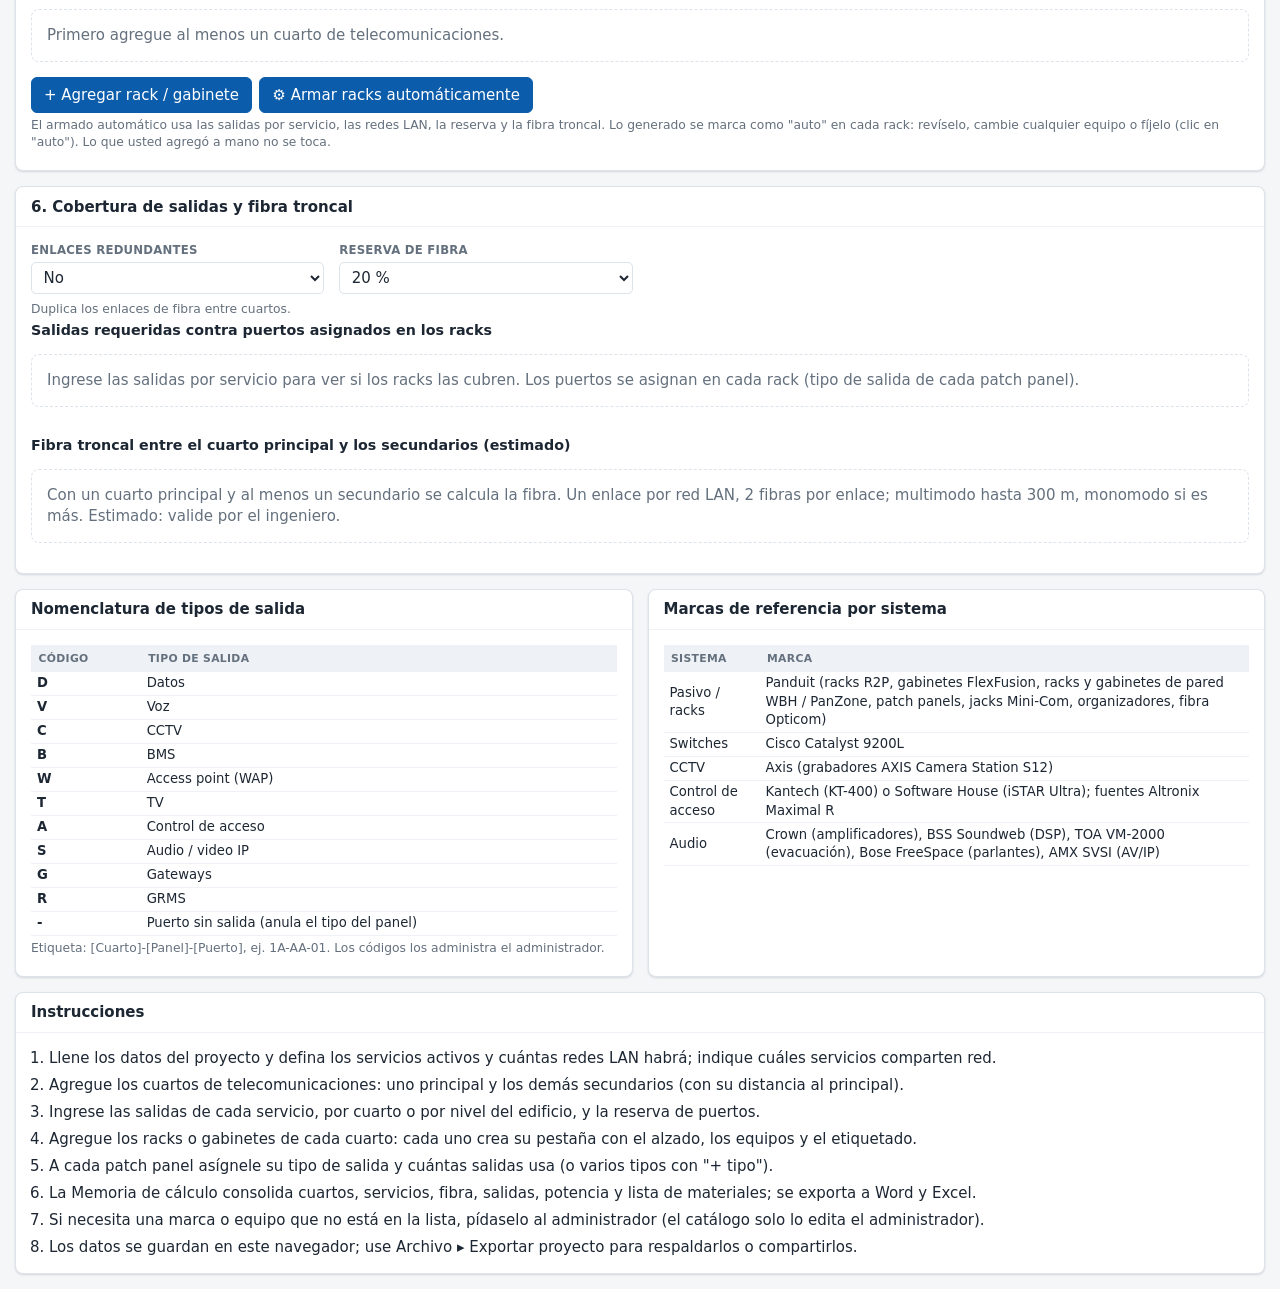
==== commit 4874f8e7: "Armado automático de racks: patch panels, switches PoE, fibra troncal, UPS, energía, tierra y tapas " ====
--- a/index.html
+++ b/index.html
@@ -5,7 +5,7 @@
   <meta name="viewport" content="width=device-width, initial-scale=1">
   <title>Etiquetado y racks de telecomunicaciones</title>
   <meta name="description" content="Herramienta para etiquetado de salidas, elevación de racks, tramos de canalización y memoria de cálculo de telecomunicaciones.">
-  <link rel="stylesheet" href="css/styles.css?v=20261008d">
+  <link rel="stylesheet" href="css/styles.css?v=20261008e">
 </head>
 <body>
   <header class="app-head">
@@ -23,22 +23,23 @@
   <noscript><p style="padding:2rem">Esta herramienta necesita JavaScript.</p></noscript>
 
   <!-- Orden importa: datos → utilidades → lógica → interfaz -->
-  <script src="js/data/seed.js?v=20261008d"></script>
-  <script src="js/config.js?v=20261008d"></script>
-  <script src="js/util.js?v=20261008d"></script>
-  <script src="js/calc.js?v=20261008d"></script>
-  <script src="js/store.js?v=20261008d"></script>
-  <script src="js/auth.js?v=20261008d"></script>
-  <script src="js/ui.js?v=20261008d"></script>
-  <script src="js/ui-project.js?v=20261008d"></script>
-  <script src="js/ui-room.js?v=20261008d"></script>
-  <script src="js/diagrama.js?v=20261008d"></script>
-  <script src="js/export-word.js?v=20261008d"></script>
-  <script src="js/export-excel.js?v=20261008d"></script>
-  <script src="js/ui-memoria.js?v=20261008d"></script>
-  <script src="js/ui-glosario.js?v=20261008d"></script>
-  <script src="js/ui-admin.js?v=20261008d"></script>
-  <script src="js/app.js?v=20261008d"></script>
+  <script src="js/data/seed.js?v=20261008e"></script>
+  <script src="js/config.js?v=20261008e"></script>
+  <script src="js/util.js?v=20261008e"></script>
+  <script src="js/calc.js?v=20261008e"></script>
+  <script src="js/store.js?v=20261008e"></script>
+  <script src="js/auth.js?v=20261008e"></script>
+  <script src="js/ui.js?v=20261008e"></script>
+  <script src="js/ui-project.js?v=20261008e"></script>
+  <script src="js/ui-room.js?v=20261008e"></script>
+  <script src="js/armado.js?v=20261008e"></script>
+  <script src="js/diagrama.js?v=20261008e"></script>
+  <script src="js/export-word.js?v=20261008e"></script>
+  <script src="js/export-excel.js?v=20261008e"></script>
+  <script src="js/ui-memoria.js?v=20261008e"></script>
+  <script src="js/ui-glosario.js?v=20261008e"></script>
+  <script src="js/ui-admin.js?v=20261008e"></script>
+  <script src="js/app.js?v=20261008e"></script>
   <script>document.getElementById('ver').textContent = 'Versión ' + window.CONFIG.APP_VERSION + ' · base Excel REV1 v1.3';</script>
 </body>
 </html>
--- a/css/styles.css
+++ b/css/styles.css
@@ -178,3 +178,5 @@
 ::placeholder { color: var(--muted); opacity: .55; font-style: italic; }
 input:not([type=checkbox]):not([type=color]):not([type=file]):not(:disabled), textarea { border-color: #b7d9ae; }
 @media (prefers-color-scheme: dark) { :root:not([data-theme="light"]) input:not([type=checkbox]):not([type=color]):not([type=file]):not(:disabled), :root:not([data-theme="light"]) textarea { border-color: #2f5a3a; } }
+
+.auto-badge { display: block; margin: 2px auto 0; font-size: .6rem; padding: 0 4px; border-radius: 8px; border: 1px solid var(--brand); color: var(--brand); background: var(--brand-soft); cursor: pointer; line-height: 1.3; } span.auto-badge { cursor: default; }
